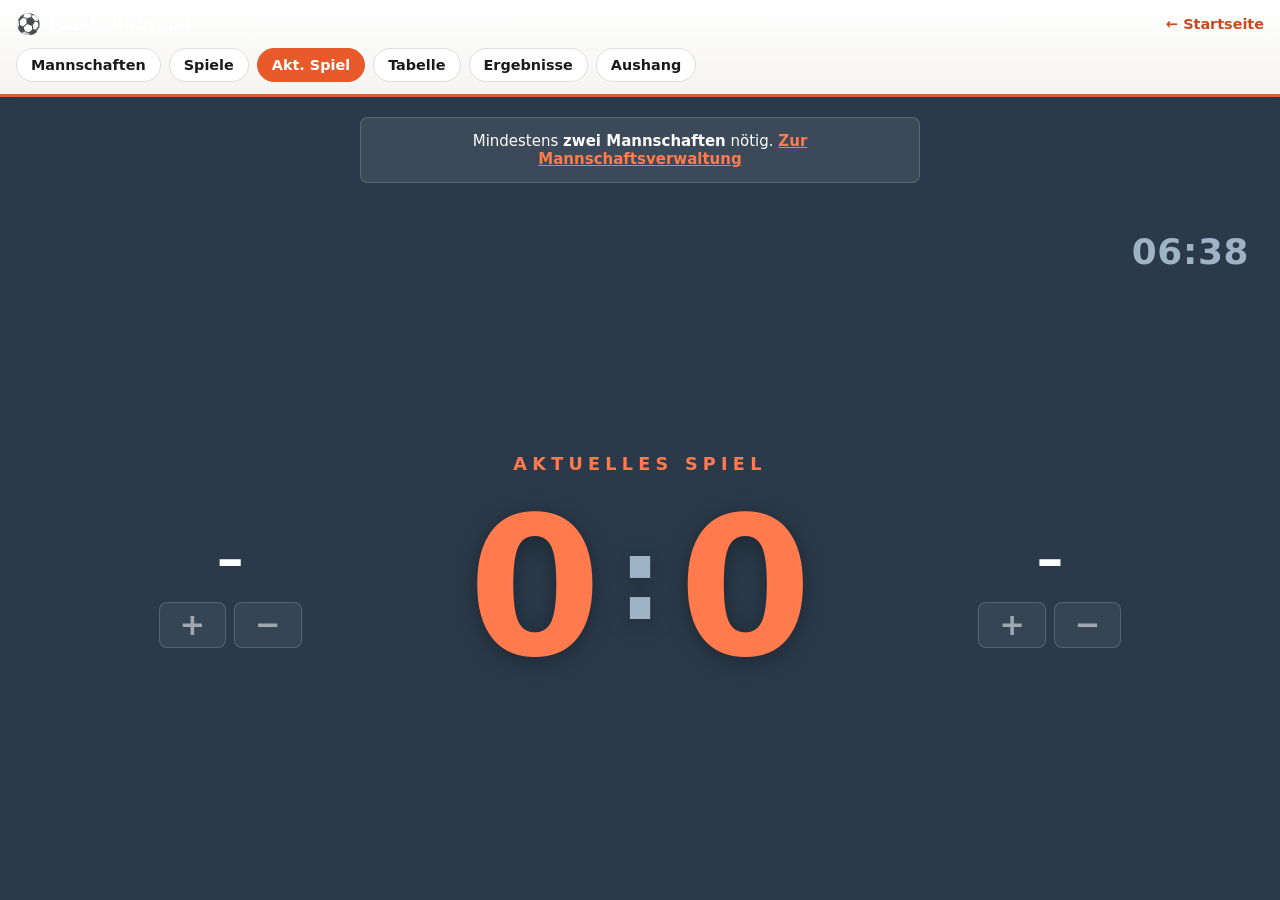
==== aktspiel.html @ 4a1cb92f "Fussball Turnier Web: Turnierverwaltung im Browser Reine Static-Web-App ohne Framework und ohne Buil" ====
<!DOCTYPE html>
<html lang="de">
<head>
  <meta charset="UTF-8">
  <meta name="viewport" content="width=device-width, initial-scale=1.0">
  <title>Aktuelles Spiel – Fussball Turnier</title>
  <link rel="stylesheet" href="css/global.css">
  <link rel="stylesheet" href="css/layout.css">
  <link rel="stylesheet" href="css/aktspiel.css">
</head>
<body data-page="aktspiel">
  <div class="page-shell live-shell">
    <header class="app-header live-verbergbar">
      <div class="app-header__top">
        <a class="app-header__brand" href="index.html">
          <span aria-hidden="true">⚽</span>
          <span>Fussball Turnier</span>
        </a>
        <a class="link-start" href="index.html">← Startseite</a>
      </div>
      <nav class="main-nav" aria-label="Hauptmenü">
        <a href="mannschaften.html" data-nav="mannschaften">Mannschaften</a>
        <a href="spiele.html" data-nav="spiele">Spiele</a>
        <a href="aktspiel.html" data-nav="aktspiel">Akt. Spiel</a>
        <a href="tabelle.html" data-nav="tabelle">Tabelle</a>
        <a href="ergebnisse.html" data-nav="ergebnisse">Ergebnisse</a>
        <a href="aushang.html" data-nav="aushang">Aushang</a>
      </nav>
    </header>

    <div id="live-keine-mannschaften" class="live-hinweis live-verbergbar" hidden>
      Mindestens <strong>zwei Mannschaften</strong> nötig.
      <a href="mannschaften.html">Zur Mannschaftsverwaltung</a>
    </div>

    <!-- Steuerung: Mannschaftsauswahl, ausblendbar -->
    <section id="live-steuerung" class="live-steuerung live-verbergbar" aria-label="Begegnung wählen">
      <p id="live-message" class="live-message" role="status"></p>

      <div class="live-steuerung__zeile">
        <label for="live-heim">
          Heim
          <select id="live-heim"></select>
        </label>

        <button type="button" id="btn-tauschen" class="live-btn live-btn--ghost" title="Heim und Gast tauschen">
          ⇄
        </button>

        <label for="live-gast">
          Gast
          <select id="live-gast"></select>
        </label>
      </div>

      <div class="live-steuerung__zeile live-steuerung__zeile--naechstes">
        <label for="live-next-heim">
          Nächstes Spiel
          <select id="live-next-heim"></select>
        </label>

        <span class="live-gegen" aria-hidden="true">–</span>

        <label for="live-next-gast">
          <span class="live-label-leer">Gast</span>
          <select id="live-next-gast"></select>
        </label>

        <button type="button" id="btn-next-uebernehmen" class="live-btn live-btn--ghost" title="Nächstes Spiel nach oben holen">
          ⬆
        </button>
        <button type="button" id="btn-next-leeren" class="live-btn live-btn--ghost" title="Nächstes Spiel löschen">
          ✕
        </button>
      </div>

      <div class="live-steuerung__zeile live-steuerung__zeile--aktionen">
        <button type="button" id="btn-verbergen" class="live-btn live-btn--primary">
          👁️ Steuerung ausblenden
        </button>
        <button type="button" id="btn-vollbild" class="live-btn">
          ⛶ Vollbild
        </button>
        <button type="button" id="btn-zuruecksetzen" class="live-btn">
          ↺ 0 : 0
        </button>
        <button type="button" id="btn-uebernehmen" class="live-btn">
          ✓ Als Ergebnis übernehmen
        </button>
      </div>

      <p class="live-tasten">
        Tasten:
        <kbd>1</kbd> Tor Heim · <kbd>2</kbd> Tor Gast ·
        <kbd>Shift</kbd>+<kbd>1</kbd>/<kbd>2</kbd> zurücknehmen ·
        <kbd>H</kbd> Steuerung · <kbd>F</kbd> Vollbild · <kbd>N</kbd> nächstes Spiel hochholen
      </p>
    </section>

    <!-- Die große Anzeige -->
    <main class="live-anzeige">
      <div class="live-kopfzeile">
        <span class="live-uhr" id="live-uhr" role="timer" aria-label="Uhrzeit">--:--</span>
      </div>

      <div class="live-mitte">
      <p class="live-label">Aktuelles Spiel</p>

      <div class="live-paarung">
        <div class="live-team live-team--heim">
          <span class="live-team__name" id="live-name-heim">Heim</span>
          <div class="live-tor-knoepfe">
            <button type="button" class="live-tor" data-tor="heim" aria-label="Tor für Heim">+</button>
            <button type="button" class="live-tor live-tor--zurueck" data-zurueck="heim" aria-label="Tor Heim zurücknehmen">−</button>
          </div>
        </div>

        <div class="live-stand" aria-live="polite" aria-atomic="true">
          <span id="live-tore-heim">0</span><span class="live-doppelpunkt">:</span><span id="live-tore-gast">0</span>
        </div>

        <div class="live-team live-team--gast">
          <span class="live-team__name" id="live-name-gast">Gast</span>
          <div class="live-tor-knoepfe">
            <button type="button" class="live-tor" data-tor="gast" aria-label="Tor für Gast">+</button>
            <button type="button" class="live-tor live-tor--zurueck" data-zurueck="gast" aria-label="Tor Gast zurücknehmen">−</button>
          </div>
        </div>
      </div>
      </div>

      <footer class="live-fusszeile" id="live-naechstes" hidden>
        <span class="live-fusszeile__label">Nächstes Spiel</span>
        <span class="live-fusszeile__paarung" id="live-naechstes-text"></span>
      </footer>
    </main>

    <!-- Nur sichtbar, wenn die Steuerung ausgeblendet ist -->
    <button type="button" id="btn-einblenden" class="live-einblenden" hidden>
      ⚙️ Steuerung
    </button>
  </div>

  <script src="js/turnier-store.js"></script>
  <script src="js/nav.js"></script>
  <script src="js/aktspiel.js"></script>
</body>
</html>
---- css/global.css ----
*,
*::before,
*::after {
  box-sizing: border-box;
}

:root {
  --color-orange: #e85a2a;
  --color-orange-dark: #c94a1f;
  --color-orange-light: #ff7a4d;
  --color-ink: #1a1a1a;
  --color-muted: #5a5a5a;
  --color-paper: #eceae6;
  --font-ui: "Segoe UI", system-ui, -apple-system, sans-serif;
  --shadow-soft: 0 4px 24px rgba(0, 0, 0, 0.12);
  --radius: 8px;
}

body {
  margin: 0;
  min-height: 100vh;
  font-family: var(--font-ui);
  font-size: 15px;
  color: var(--color-ink);
  background: var(--color-paper);
}

a {
  color: inherit;
}

img {
  max-width: 100%;
  height: auto;
  display: block;
}
---- css/layout.css ----
.page-shell {
  min-height: 100vh;
  display: flex;
  flex-direction: column;
}

.app-header {
  background: linear-gradient(180deg, #fff 0%, #f5f4f2 100%);
  border-bottom: 3px solid var(--color-orange);
  padding: 12px 16px;
  box-shadow: 0 2px 8px rgba(0, 0, 0, 0.06);
}

.app-header__top {
  display: flex;
  align-items: center;
  justify-content: space-between;
  gap: 12px;
  flex-wrap: wrap;
  margin-bottom: 12px;
}

.app-header__brand {
  display: flex;
  align-items: center;
  gap: 8px;
  text-decoration: none;
  font-weight: 700;
  font-size: 1rem;
}

.app-header__brand span:first-child {
  font-size: 1.25rem;
}

.link-start {
  font-size: 0.9rem;
  color: var(--color-orange-dark);
  text-decoration: none;
  font-weight: 600;
}

.link-start:hover {
  text-decoration: underline;
}

.main-nav {
  display: flex;
  flex-wrap: wrap;
  gap: 8px;
}

.main-nav a {
  text-decoration: none;
  padding: 8px 14px;
  border-radius: 999px;
  font-size: 0.9rem;
  font-weight: 600;
  background: #fff;
  border: 1px solid #ddd;
  color: var(--color-ink);
  transition: background 0.15s, border-color 0.15s, color 0.15s;
}

.main-nav a:hover {
  border-color: var(--color-orange);
  color: var(--color-orange-dark);
}

.main-nav a.is-active {
  background: var(--color-orange);
  border-color: var(--color-orange);
  color: #fff;
}

.page-content {
  flex: 1;
  padding: 24px 16px 40px;
  max-width: 900px;
  width: 100%;
  margin: 0 auto;
}

.page-content h1 {
  margin: 0 0 8px;
  font-size: 1.5rem;
}

.page-content .lead {
  margin: 0 0 24px;
  color: var(--color-muted);
}

.placeholder-box {
  padding: 32px 24px;
  background: #fff;
  border-radius: var(--radius);
  border: 1px dashed #ccc;
  text-align: center;
  color: var(--color-muted);
}
---- css/aktspiel.css ----
/* Große Live-Anzeige für Zuschauer (Beamer / zweiter Bildschirm).
   Dunkler Hintergrund wie die Fußzeile der Delphi-Version: besser lesbar aus Entfernung. */

:root {
  --live-bg: #2b3a4a;
  --live-bg-tief: #22303d;
  --live-hell: #ffffff;
  --live-gedaempft: #9fb3c6;
}

body[data-page="aktspiel"] {
  background: var(--live-bg);
  color: var(--live-hell);
}

.live-shell {
  min-height: 100vh;
  min-height: 100dvh;
  display: flex;
  flex-direction: column;
}

/* Die Kopfzeile bleibt hell, passt sich aber ein */
body[data-page="aktspiel"] .app-header {
  background: linear-gradient(180deg, #fff 0%, #f5f4f2 100%);
}

/* ---------- Ausblenden ---------- */

body.live-ohne-steuerung .live-verbergbar {
  display: none !important;
}

.live-einblenden {
  position: fixed;
  right: 14px;
  bottom: 14px;
  z-index: 10;
  font: inherit;
  font-size: 0.85rem;
  font-weight: 600;
  padding: 8px 14px;
  border-radius: 999px;
  border: 1px solid rgba(255, 255, 255, 0.25);
  background: rgba(255, 255, 255, 0.08);
  color: var(--live-gedaempft);
  cursor: pointer;
  opacity: 0.35;
  transition: opacity 0.2s, color 0.2s, background 0.2s;
}

.live-einblenden:hover,
.live-einblenden:focus-visible {
  opacity: 1;
  color: var(--live-hell);
  background: rgba(255, 255, 255, 0.18);
}

/* ---------- Steuerung ---------- */

.live-hinweis {
  margin: 20px auto;
  max-width: 560px;
  padding: 14px 18px;
  border-radius: var(--radius);
  background: rgba(255, 255, 255, 0.08);
  border: 1px solid rgba(255, 255, 255, 0.18);
  text-align: center;
}

.live-hinweis a {
  color: var(--color-orange-light);
  font-weight: 600;
}

.live-steuerung {
  background: var(--live-bg-tief);
  border-bottom: 1px solid rgba(255, 255, 255, 0.12);
  padding: 16px;
}

.live-message {
  margin: 0 0 10px;
  min-height: 1.2em;
  text-align: center;
  font-size: 0.9rem;
  font-weight: 600;
}

.live-message.is-ok {
  color: #9ae6b4;
}

.live-message.is-error {
  color: #feb2b2;
}

.live-steuerung__zeile {
  display: flex;
  flex-wrap: wrap;
  align-items: flex-end;
  justify-content: center;
  gap: 12px;
  margin-bottom: 12px;
}

.live-steuerung__zeile--aktionen {
  align-items: center;
  margin-bottom: 10px;
}

.live-steuerung__zeile--naechstes {
  padding-top: 10px;
  border-top: 1px dashed rgba(255, 255, 255, 0.15);
}

.live-steuerung__zeile--naechstes select {
  min-width: 190px;
  font-size: 0.92rem;
}

.live-gegen {
  align-self: flex-end;
  padding-bottom: 9px;
  color: var(--live-gedaempft);
  font-weight: 700;
}

/* Zweites Feld braucht keine sichtbare Beschriftung, aber die Hoehe der ersten */
.live-label-leer {
  visibility: hidden;
}

.live-steuerung label {
  display: flex;
  flex-direction: column;
  gap: 5px;
  font-size: 0.8rem;
  font-weight: 700;
  letter-spacing: 0.06em;
  text-transform: uppercase;
  color: var(--live-gedaempft);
}

.live-steuerung select {
  font: inherit;
  font-size: 1rem;
  min-width: 220px;
  padding: 9px 10px;
  border-radius: 6px;
  border: 1px solid rgba(255, 255, 255, 0.25);
  background: #fff;
  color: var(--color-ink);
}

.live-btn {
  font: inherit;
  font-size: 0.9rem;
  font-weight: 600;
  padding: 10px 16px;
  border-radius: 6px;
  cursor: pointer;
  border: 1px solid rgba(255, 255, 255, 0.28);
  background: rgba(255, 255, 255, 0.08);
  color: var(--live-hell);
  transition: background 0.15s, border-color 0.15s;
}

.live-btn:hover {
  background: rgba(255, 255, 255, 0.18);
  border-color: rgba(255, 255, 255, 0.5);
}

.live-btn--primary {
  background: var(--color-orange);
  border-color: var(--color-orange-dark);
}

.live-btn--primary:hover {
  background: var(--color-orange-dark);
}

.live-btn--ghost {
  align-self: flex-end;
  font-size: 1.2rem;
  padding: 8px 12px;
  line-height: 1;
}

.live-tasten {
  margin: 0;
  text-align: center;
  font-size: 0.78rem;
  color: var(--live-gedaempft);
}

.live-tasten kbd {
  display: inline-block;
  padding: 1px 6px;
  border-radius: 4px;
  border: 1px solid rgba(255, 255, 255, 0.3);
  background: rgba(255, 255, 255, 0.1);
  font-family: inherit;
  font-size: 0.78rem;
  font-weight: 700;
  color: var(--live-hell);
}

/* ---------- Die Anzeige ---------- */

.live-anzeige {
  flex: 1;
  /* Drei Zonen: Uhr oben, Spiel in der Mitte (nimmt den Rest), naechstes Spiel unten */
  display: grid;
  grid-template-rows: auto 1fr auto;
  padding: clamp(14px, 2.4vw, 32px);
  text-align: center;
}

.live-kopfzeile {
  display: flex;
  justify-content: flex-end;
  align-items: flex-start;
}

.live-uhr {
  font-size: clamp(1.1rem, 2.8vw, 2.6rem);
  font-weight: 700;
  line-height: 1;
  font-variant-numeric: tabular-nums;
  letter-spacing: 0.02em;
  color: var(--live-gedaempft);
}

.live-mitte {
  display: flex;
  flex-direction: column;
  align-items: center;
  justify-content: center;
  gap: clamp(10px, 2vh, 28px);
  min-height: 0;
}

/* display:flex wuerde das hidden-Attribut aushebeln */
.live-fusszeile[hidden] {
  display: none;
}

.live-fusszeile {
  display: flex;
  flex-wrap: wrap;
  align-items: baseline;
  justify-content: center;
  gap: clamp(8px, 1.4vw, 18px);
  padding-top: clamp(8px, 1.4vh, 18px);
  border-top: 1px solid rgba(255, 255, 255, 0.12);
}

/* Bei ausgeblendeter Steuerung sitzt der Einblenden-Knopf unten rechts —
   beidseitig Platz lassen, damit die Paarung optisch mittig bleibt. */
body.live-ohne-steuerung .live-fusszeile {
  padding-left: 130px;
  padding-right: 130px;
}

.live-fusszeile__label {
  font-size: clamp(0.62rem, 1.2vw, 0.95rem);
  font-weight: 700;
  letter-spacing: 0.22em;
  text-transform: uppercase;
  color: var(--color-orange-light);
}

.live-fusszeile__paarung {
  font-size: clamp(0.95rem, 2.3vw, 2.1rem);
  font-weight: 700;
  color: var(--live-hell);
  overflow-wrap: anywhere;
}

.live-label {
  margin: 0;
  font-size: clamp(0.7rem, 1.6vw, 1.1rem);
  font-weight: 700;
  letter-spacing: 0.3em;
  text-transform: uppercase;
  color: var(--color-orange-light);
}

.live-paarung {
  display: grid;
  grid-template-columns: 1fr auto 1fr;
  align-items: center;
  gap: clamp(12px, 3vw, 48px);
  width: 100%;
  max-width: 1600px;
}

.live-team {
  display: flex;
  flex-direction: column;
  align-items: center;
  gap: clamp(8px, 1.5vh, 18px);
  min-width: 0;
}

.live-team__name {
  font-size: clamp(1.3rem, 4.2vw, 4.5rem);
  font-weight: 800;
  line-height: 1.1;
  overflow-wrap: anywhere;
  hyphens: auto;
}

.live-stand {
  display: flex;
  align-items: center;
  gap: clamp(6px, 1.2vw, 20px);
  font-size: clamp(3.5rem, 15vw, 15rem);
  font-weight: 900;
  line-height: 1;
  font-variant-numeric: tabular-nums;
  color: var(--color-orange-light);
  text-shadow: 0 4px 24px rgba(0, 0, 0, 0.35);
}

.live-doppelpunkt {
  color: var(--live-gedaempft);
  font-size: 0.6em;
  transform: translateY(-0.08em);
}

/* Tor-Knöpfe bleiben auch bei ausgeblendeter Steuerung sichtbar,
   damit der Spielstand jederzeit eingegeben werden kann. */
.live-tor-knoepfe {
  display: flex;
  gap: 8px;
}

.live-tor {
  font: inherit;
  font-size: clamp(1.1rem, 2.4vw, 2rem);
  font-weight: 700;
  line-height: 1;
  width: clamp(2.2em, 5vw, 2.6em);
  height: clamp(1.5em, 3vw, 1.7em);
  border-radius: 8px;
  cursor: pointer;
  border: 1px solid rgba(255, 255, 255, 0.3);
  background: rgba(255, 255, 255, 0.1);
  color: var(--live-hell);
  opacity: 0.55;
  transition: opacity 0.15s, background 0.15s, transform 0.08s;
}

.live-tor:hover,
.live-tor:focus-visible {
  opacity: 1;
  background: var(--color-orange);
  border-color: var(--color-orange-dark);
}

.live-tor:active {
  transform: scale(0.94);
}

.live-tor--zurueck:hover,
.live-tor--zurueck:focus-visible {
  background: rgba(255, 255, 255, 0.3);
  border-color: rgba(255, 255, 255, 0.6);
}

/* Kurz aufleuchten, wenn ein Tor fällt */
@keyframes live-puls {
  0% { transform: scale(1); }
  35% { transform: scale(1.12); }
  100% { transform: scale(1); }
}

.live-stand.ist-neu {
  animation: live-puls 0.45s ease-out;
}

@media (prefers-reduced-motion: reduce) {
  .live-stand.ist-neu {
    animation: none;
  }
}

/* Hochkant / schmale Schirme: untereinander statt nebeneinander */
@media (max-width: 560px) {
  .live-paarung {
    grid-template-columns: 1fr;
    gap: 14px;
  }

  .live-stand {
    justify-content: center;
    font-size: clamp(3.5rem, 26vw, 9rem);
  }

  .live-fusszeile {
    gap: 4px 12px;
  }
}
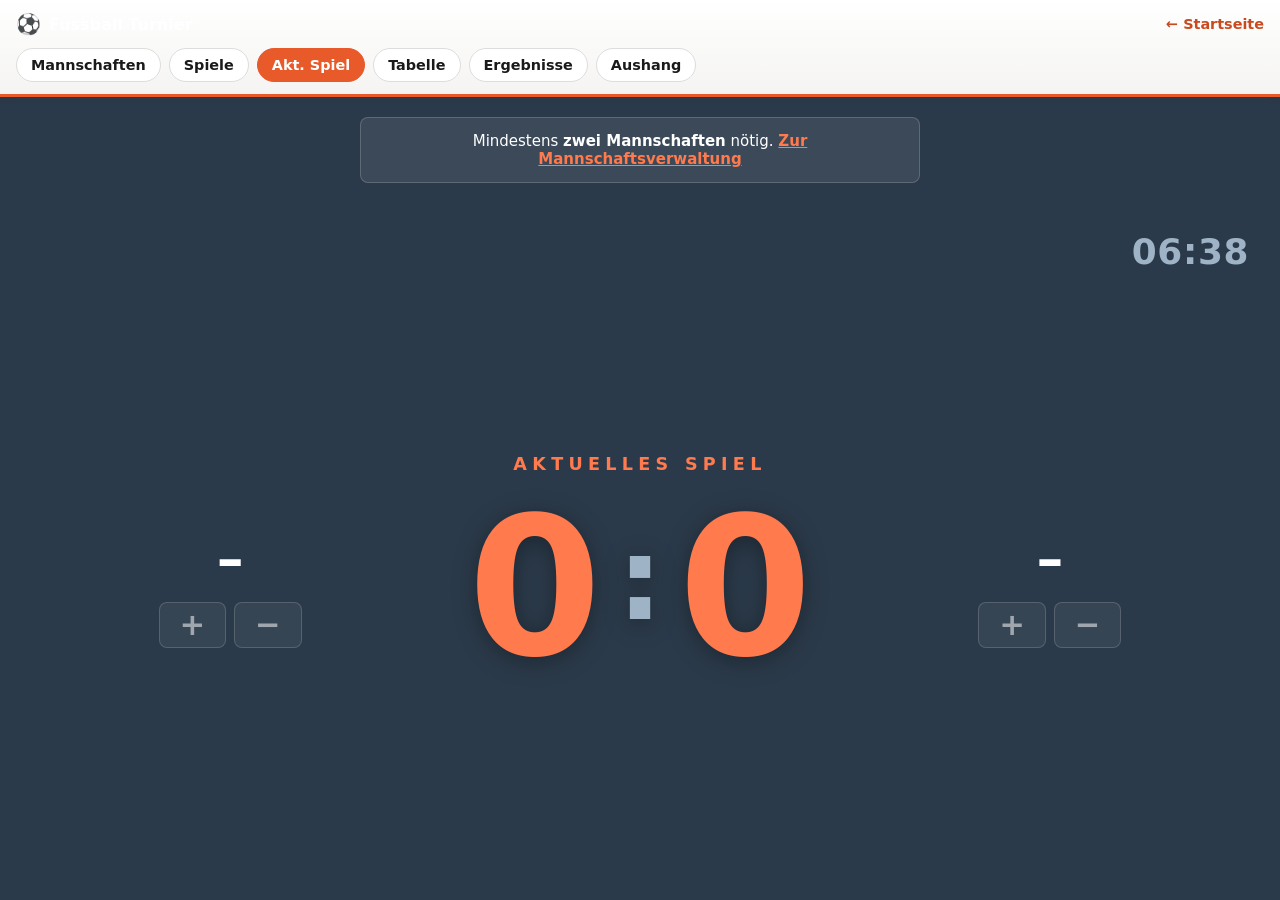
==== commit 8e8c9cb3: "Handy-Ansicht: Tabelle, Aushang, Live-Anzeige und Tippziele Die Tabelle hatte feste Spaltenbreiten v" ====
--- a/aktspiel.html
+++ b/aktspiel.html
@@ -4,6 +4,10 @@
   <meta charset="UTF-8">
   <meta name="viewport" content="width=device-width, initial-scale=1.0">
   <title>Aktuelles Spiel – Fussball Turnier</title>
+  <meta name="theme-color" content="#2b3a4a">
+  <link rel="manifest" href="manifest.webmanifest">
+  <link rel="apple-touch-icon" href="assets/apple-touch-icon.png">
+  <link rel="icon" href="assets/icon.svg" type="image/svg+xml">
   <link rel="stylesheet" href="css/global.css">
   <link rel="stylesheet" href="css/layout.css">
   <link rel="stylesheet" href="css/aktspiel.css">
--- a/css/global.css
+++ b/css/global.css
@@ -34,3 +34,18 @@
   height: auto;
   display: block;
 }
+
+/* ---------- Handy ----------
+   Unter 16px zoomt iOS Safari beim Antippen eines Feldes automatisch hinein
+   und laesst die Seite verschoben zurueck. */
+
+@media (max-width: 768px) {
+  input,
+  select,
+  textarea {
+    /* !important ist hier noetig: die Seiten-Stylesheets setzen "font: inherit"
+       mit hoeherer Spezifitaet (z. B. .mannschaften-toolbar input[type="text"])
+       und wuerden diese Regel sonst ueberschreiben. */
+    font-size: 16px !important;
+  }
+}
--- a/css/layout.css
+++ b/css/layout.css
@@ -99,3 +99,24 @@
   text-align: center;
   color: var(--color-muted);
 }
+
+/* ---------- Handy ----------
+   Tippziele auf die empfohlenen 44px bringen. */
+
+@media (max-width: 768px) {
+  .main-nav {
+    gap: 6px;
+  }
+
+  .main-nav a {
+    padding: 13px 16px;
+  }
+
+  .link-start {
+    padding: 8px 0;
+  }
+
+  .page-content {
+    padding: 18px 14px 32px;
+  }
+}
--- a/css/aktspiel.css
+++ b/css/aktspiel.css
@@ -387,6 +387,75 @@
   }
 }
 
+/* ---------- Handy ----------
+   Auf dem Telefon gibt es keine Tastatur, und die Steuerung drueckte die
+   Anzeige unter den sichtbaren Bereich. Darum kompakter und ohne Tastenliste. */
+
+@media (max-width: 768px) {
+  .live-tasten {
+    display: none;
+  }
+
+  .live-steuerung {
+    padding: 12px;
+  }
+
+  .live-steuerung__zeile {
+    gap: 8px;
+    margin-bottom: 8px;
+  }
+
+  .live-steuerung select,
+  .live-steuerung__zeile--naechstes select {
+    min-width: 0;
+    flex: 1 1 140px;
+  }
+
+  .live-steuerung label {
+    flex: 1 1 140px;
+  }
+
+  .live-btn {
+    min-height: 44px;
+  }
+
+  .live-btn--ghost {
+    min-width: 48px;
+  }
+
+  /* Tor-Knoepfe fingergerecht */
+  .live-tor {
+    width: 56px;
+    height: 44px;
+    font-size: 1.4rem;
+    opacity: 0.8;
+  }
+
+  .live-einblenden {
+    min-height: 44px;
+    opacity: 0.6;
+  }
+
+  /* Reihenfolge drehen: Der Spielstand soll sofort sichtbar sein,
+     die Auswahlfelder liegen darunter. Sonst schiebt die Steuerung
+     die Anzeige unter den Bildschirmrand. */
+  .app-header { order: 0; }
+  .live-hinweis { order: 1; }
+  .live-anzeige { order: 2; min-height: 56vh; }
+
+  .live-steuerung {
+    order: 3;
+    border-bottom: none;
+    border-top: 1px solid rgba(255, 255, 255, 0.12);
+  }
+
+  body.live-ohne-steuerung .live-fusszeile {
+    padding-left: 0;
+    padding-right: 0;
+    padding-bottom: 52px;
+  }
+}
+
 /* Hochkant / schmale Schirme: untereinander statt nebeneinander */
 @media (max-width: 560px) {
   .live-paarung {
